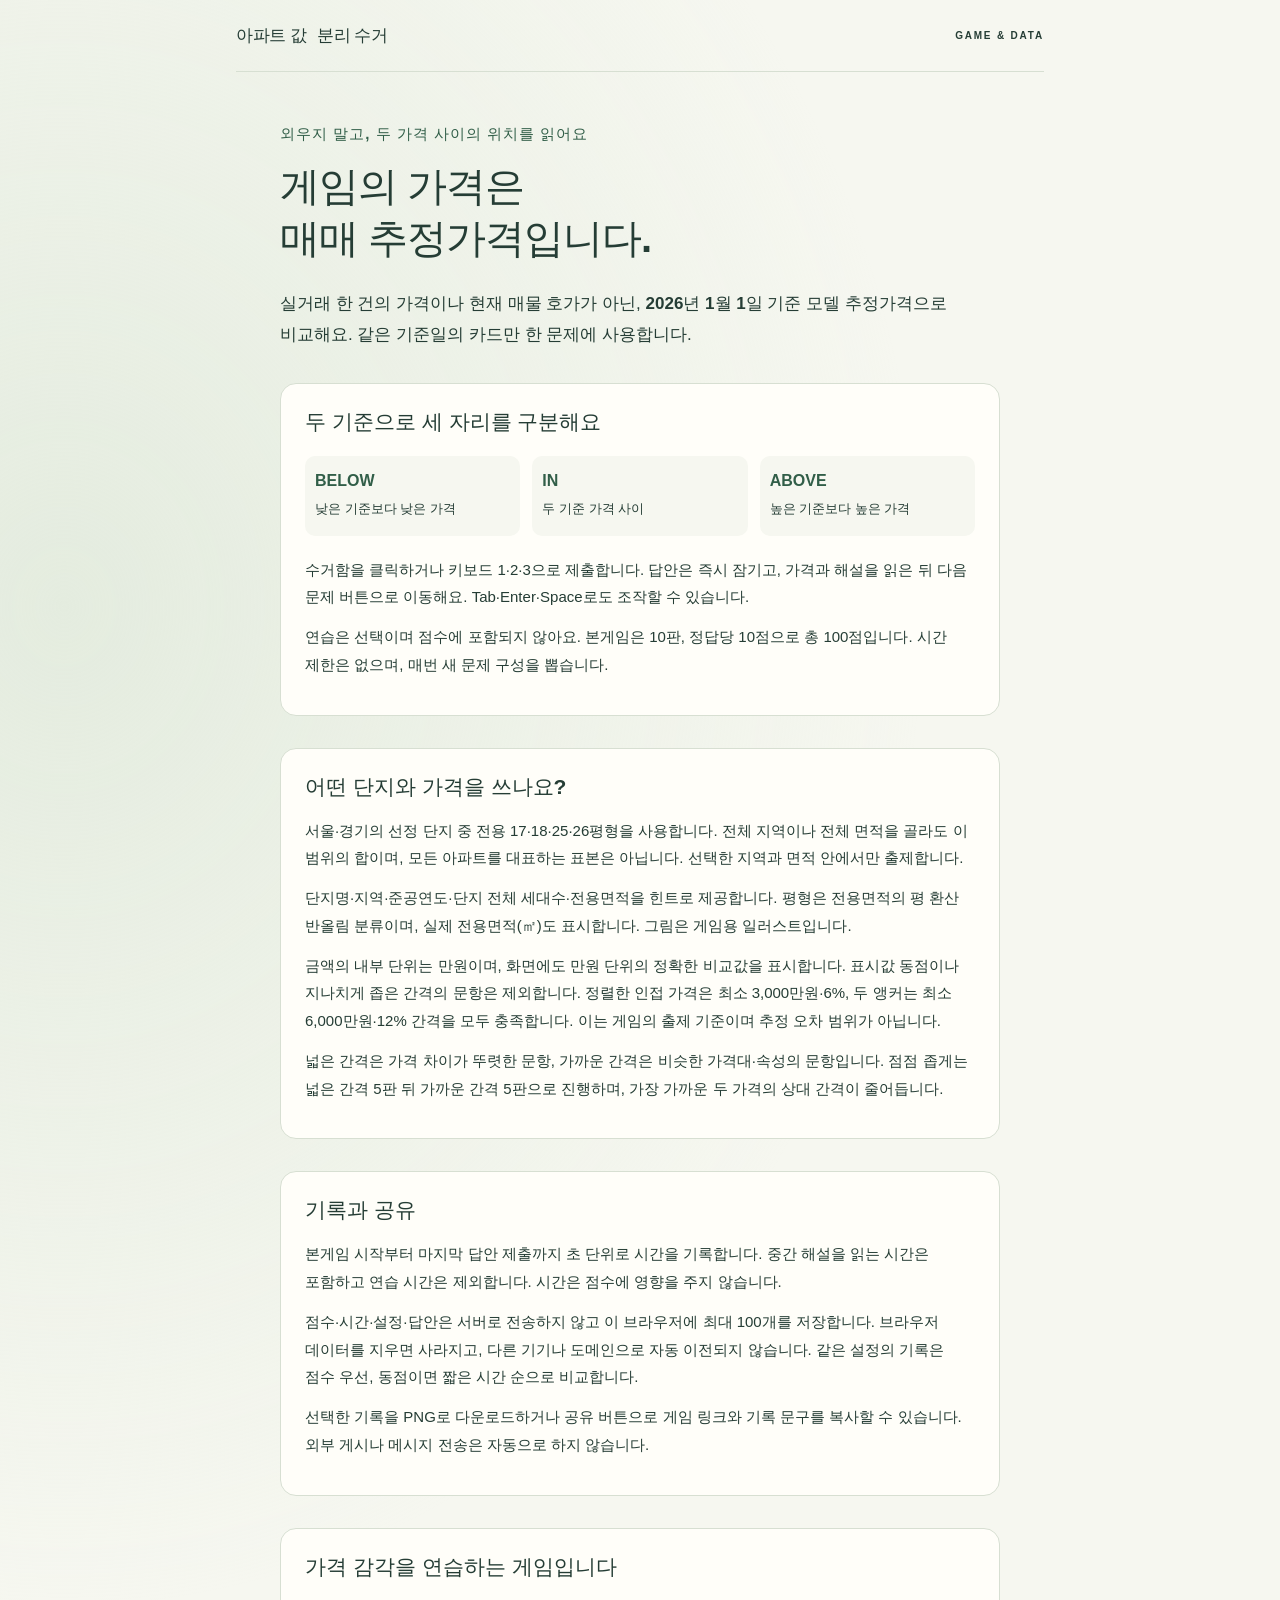
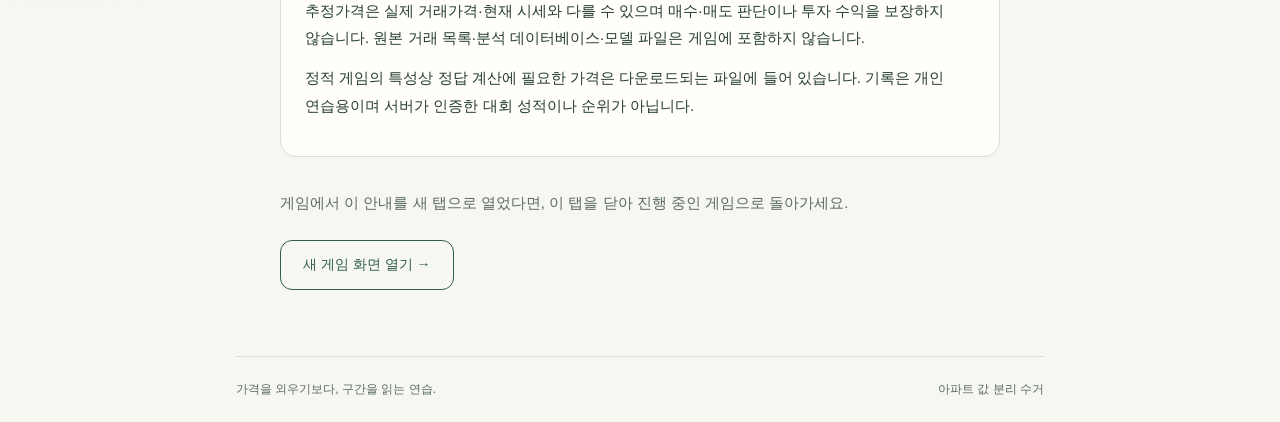
==== about.html @ 4777ab1a "initial commit" ====
<!doctype html>
<html lang="ko">
<head>
  <meta charset="utf-8"><meta name="viewport" content="width=device-width, initial-scale=1">
  <meta name="theme-color" content="#ecf2e9"><title>게임·데이터 안내 · 아파트 값 분리 수거</title>
  <link rel="stylesheet" href="./styles.css"><link rel="stylesheet" href="./about.css">
</head>
<body>
  <a class="skip-link" href="#about-main">안내 본문으로 건너뛰기</a>
  <div class="shell about-shell">
    <header class="site-header"><a class="brand" href="./">아파트 값 <b>분리 수거</b></a><span class="edition">GAME &amp; DATA</span></header>
    <main id="about-main" tabindex="-1" class="about-content">
      <p class="eyebrow">외우지 말고, 두 가격 사이의 위치를 읽어요</p>
      <h1>게임의 가격은<br>매매 추정가격입니다.</h1>
      <p class="about-lead">실거래 한 건의 가격이나 현재 매물 호가가 아닌, <strong>2026년 1월 1일 기준 모델 추정가격</strong>으로 비교해요. 같은 기준일의 카드만 한 문제에 사용합니다.</p>
      <section aria-labelledby="rules"><h2 id="rules">두 기준으로 세 자리를 구분해요</h2>
        <dl class="about-bins"><div><dt>BELOW</dt><dd>낮은 기준보다 낮은 가격</dd></div><div><dt>IN</dt><dd>두 기준 가격 사이</dd></div><div><dt>ABOVE</dt><dd>높은 기준보다 높은 가격</dd></div></dl>
        <p>수거함을 클릭하거나 키보드 1·2·3으로 제출합니다. 답안은 즉시 잠기고, 가격과 해설을 읽은 뒤 다음 문제 버튼으로 이동해요. Tab·Enter·Space로도 조작할 수 있습니다.</p>
        <p>연습은 선택이며 점수에 포함되지 않아요. 본게임은 10판, 정답당 10점으로 총 100점입니다. 시간 제한은 없으며, 매번 새 문제 구성을 뽑습니다.</p>
      </section>
      <section aria-labelledby="data"><h2 id="data">어떤 단지와 가격을 쓰나요?</h2>
        <p>서울·경기의 선정 단지 중 전용 17·18·25·26평형을 사용합니다. 전체 지역이나 전체 면적을 골라도 이 범위의 합이며, 모든 아파트를 대표하는 표본은 아닙니다. 선택한 지역과 면적 안에서만 출제합니다.</p>
        <p>단지명·지역·준공연도·단지 전체 세대수·전용면적을 힌트로 제공합니다. 평형은 전용면적의 평 환산 반올림 분류이며, 실제 전용면적(㎡)도 표시합니다. 그림은 게임용 일러스트입니다.</p>
        <p>금액의 내부 단위는 만원이며, 화면에도 만원 단위의 정확한 비교값을 표시합니다. 표시값 동점이나 지나치게 좁은 간격의 문항은 제외합니다. 정렬한 인접 가격은 최소 3,000만원·6%, 두 앵커는 최소 6,000만원·12% 간격을 모두 충족합니다. 이는 게임의 출제 기준이며 추정 오차 범위가 아닙니다.</p>
        <p>넓은 간격은 가격 차이가 뚜렷한 문항, 가까운 간격은 비슷한 가격대·속성의 문항입니다. 점점 좁게는 넓은 간격 5판 뒤 가까운 간격 5판으로 진행하며, 가장 가까운 두 가격의 상대 간격이 줄어듭니다.</p>
      </section>
      <section aria-labelledby="records"><h2 id="records">기록과 공유</h2>
        <p>본게임 시작부터 마지막 답안 제출까지 초 단위로 시간을 기록합니다. 중간 해설을 읽는 시간은 포함하고 연습 시간은 제외합니다. 시간은 점수에 영향을 주지 않습니다.</p>
        <p>점수·시간·설정·답안은 서버로 전송하지 않고 이 브라우저에 최대 100개를 저장합니다. 브라우저 데이터를 지우면 사라지고, 다른 기기나 도메인으로 자동 이전되지 않습니다. 같은 설정의 기록은 점수 우선, 동점이면 짧은 시간 순으로 비교합니다.</p>
        <p>선택한 기록을 PNG로 다운로드하거나 공유 버튼으로 게임 링크와 기록 문구를 복사할 수 있습니다. 외부 게시나 메시지 전송은 자동으로 하지 않습니다.</p>
      </section>
      <section aria-labelledby="limits"><h2 id="limits">가격 감각을 연습하는 게임입니다</h2>
        <p>추정가격은 실제 거래가격·현재 시세와 다를 수 있으며 매수·매도 판단이나 투자 수익을 보장하지 않습니다. 원본 거래 목록·분석 데이터베이스·모델 파일은 게임에 포함하지 않습니다.</p>
        <p>정적 게임의 특성상 정답 계산에 필요한 가격은 다운로드되는 파일에 들어 있습니다. 기록은 개인 연습용이며 서버가 인증한 대회 성적이나 순위가 아닙니다.</p>
      </section>
      <p class="about-return">게임에서 이 안내를 새 탭으로 열었다면, 이 탭을 닫아 진행 중인 게임으로 돌아가세요.</p>
      <a class="secondary about-home" href="./">새 게임 화면 열기 →</a>
    </main>
    <footer class="site-footer"><span>가격을 외우기보다, 구간을 읽는 연습.</span><span>아파트 값 분리 수거</span></footer>
  </div>
</body>
</html>
---- styles.css ----
:root{color-scheme:light;--paper:#f6f7f0;--ink:#253d35;--muted:#5c6c63;--green:#315e48;--green-deep:#244b38;--line:#d7dfd2;--white:#fffef9;--below:#dbe9ef;--below-ink:#315d70;--inside:#e3ebcd;--inside-ink:#49612a;--above:#f5e2d3;--above-ink:#985032;--rust:#a35536;--radius:22px;--shadow:0 8px 24px #243d3510;font-family:Arial,'Apple SD Gothic Neo','Malgun Gothic',sans-serif;color:var(--ink);background:var(--paper);font-synthesis:none}*{box-sizing:border-box}body{margin:0;background:radial-gradient(ellipse at 5% 30%,#e4ecdf 0,transparent 50%),var(--paper);min-height:100vh}button,input,select{font:inherit}button,a,input,select{-webkit-tap-highlight-color:transparent}button{cursor:pointer;touch-action:manipulation}button:disabled{cursor:default}button,a,input,select,summary{outline-offset:5px}button:focus-visible,a:focus-visible,input:focus-visible,select:focus-visible,summary:focus-visible{outline:3px solid var(--rust)}[tabindex="-1"]:focus{outline:none}a{color:inherit}h1,h2,h3,p{margin:0}h1,h2,h3{text-wrap:balance;word-break:keep-all}p{line-height:1.65;word-break:keep-all}img{max-width:100%;display:block}button{border:0}button:disabled:not(.bin){opacity:.55}.shell{max-width:1180px;margin:auto;padding:0 36px}.site-header{display:flex;align-items:center;justify-content:space-between;padding:24px 0;border-bottom:1px solid var(--line);gap:16px}.brand{display:flex;align-items:center;gap:11px;text-decoration:none;font-size:17px;letter-spacing:-.5px}.brand-mark{display:grid;place-items:center;background:var(--green);color:var(--white);border-radius:50%;width:36px;height:36px;font-size:30px}.edition{font-size:10px;letter-spacing:1.8px;font-weight:700;display:flex;gap:22px}.edition span{color:var(--muted)}.site-footer{display:flex;justify-content:space-between;gap:12px;padding:24px 0;margin-top:42px;border-top:1px solid var(--line);color:var(--muted);font-size:12px}.eyebrow{font-size:12px;font-weight:700;letter-spacing:1px;color:var(--green);margin-bottom:10px}.muted{color:var(--muted);font-size:14px}.intro-grid{display:grid;grid-template-columns:1.15fr 1fr;gap:70px;padding:54px 0 8px}.intro-copy h1{font-size:47px;line-height:1.22;letter-spacing:-2.5px}.intro-copy h1 span{color:var(--green)}.lead{font-size:17px;margin-top:24px;color:var(--muted)}.lead b{color:var(--ink)}.mini-facts{display:flex;gap:8px;flex-wrap:wrap;margin:24px 0}.mini-facts span{font-size:12px;border:1px solid #cbd7c5;border-radius:30px;padding:7px 12px;background:#ffffff70}.setup{background:var(--white);border:1px solid var(--line);box-shadow:var(--shadow);border-radius:var(--radius);padding:30px;align-self:start}.setup h2{font-size:24px;margin-bottom:6px;letter-spacing:-1px}.setup form{margin-top:28px}fieldset{padding:0;border:0;margin:0 0 23px}legend{font-size:14px;font-weight:700;margin-bottom:10px}.segments{display:flex;gap:8px}.segments label{flex:1;min-width:0;position:relative;cursor:pointer}.segments input{position:absolute;opacity:0;width:100%;height:100%;margin:0;cursor:pointer}.segments span{display:block;text-align:center;border:1px solid var(--line);border-radius:10px;padding:12px 4px;font-size:14px;transition:background .16s,border-color .16s}.segments small{display:block;font-size:11px;margin-top:4px;font-weight:400;color:var(--muted)}.segments input:checked+span{background:#e8efdf;border-color:var(--green);box-shadow:inset 0 0 0 1px var(--green);font-weight:700}.segments input:focus-visible+span{outline:3px solid var(--rust);outline-offset:3px}.primary{background:var(--green);color:var(--white);border-radius:12px;min-height:50px;padding:14px 22px;font-size:15px;font-weight:700;display:inline-flex;align-items:center;justify-content:center;gap:26px;transition:background .18s,box-shadow .18s}.primary:hover:not(:disabled){background:var(--green-deep);box-shadow:0 5px 12px #244b3828}.start{width:100%}.availability{font-size:12px;color:var(--green);margin:2px 0 14px;min-height:20px}.data-note{border-top:1px solid var(--line);margin-top:20px;padding-top:17px;font-size:11px;color:var(--muted)}.data-note b{font-size:12px}.data-note p{margin-top:5px}.intro-art{height:290px;position:relative;margin-top:30px}.sample-back{position:absolute;width:125px;left:calc(50% - 85px);top:0;transform:rotate(-9deg);filter:drop-shadow(4px 12px 10px #253d3530)}.sample-back img{border-radius:7px}.sample-back span{position:absolute;left:12px;right:12px;top:57px;background:var(--white);padding:14px 0;text-align:center;font-size:15px;font-weight:700;line-height:1.4}.art-note{position:absolute;right:0;top:26px;transform:rotate(5deg);font-size:12px;line-height:1.6;color:var(--muted)}.art-note span{display:block;font-size:28px;padding-left:16px}.mini-bins{display:flex;justify-content:center;gap:18px;position:absolute;bottom:0;left:0;right:0}.mini-bin{width:104px;height:100px;border:1px solid #253d3530;border-radius:8px 8px 20px 20px;display:flex;flex-direction:column;align-items:center;justify-content:center;box-shadow:inset 0 7px #ffffff50,0 7px #253d350b;transform:perspective(300px) rotateX(-8deg)}.mini-bin svg{width:42px;height:42px}.mini-bin b{font-size:14px}.below{--bin-color:var(--below);--bin-ink:var(--below-ink);background:var(--below);color:var(--below-ink)}.inside{--bin-color:var(--inside);--bin-ink:var(--inside-ink);background:var(--inside);color:var(--inside-ink)}.above{--bin-color:var(--above);--bin-ink:var(--above-ink);background:var(--above);color:var(--above-ink)}.round-bar{display:flex;align-items:center;justify-content:space-between;padding:25px 0 16px}.round-chip{display:inline-block;padding:7px 12px;background:var(--green);color:var(--white);border-radius:6px;font-size:11px;font-weight:700;letter-spacing:1px}.round-count{font-size:12px;color:var(--muted);margin-left:12px}.score b{font-size:25px;font-variant-numeric:tabular-nums}.score span{font-size:12px;color:var(--muted)}.progress{display:flex;gap:6px}.progress span{flex:1;height:4px;border-radius:4px;background:#dfe6d9}.progress .done{background:var(--green)}.progress .current{background:#849d6c}.progress .miss{background:var(--rust)}.round-heading{display:flex;justify-content:space-between;align-items:center;gap:16px;padding:26px 0 16px}.round-heading .eyebrow{margin-bottom:5px}.round-heading h1{font-size:28px;letter-spacing:-1.1px;line-height:1.4}.scope{font-size:11px;text-align:right;color:var(--muted);white-space:nowrap}.practice-guide{background:#e7eddd;border:1px solid #d8e2ce;border-radius:9px;padding:11px 16px;font-size:13px;margin-bottom:16px}.cards-table{display:grid;grid-template-columns:1fr 1fr 1fr;align-items:start;gap:70px;max-width:900px;margin:12px auto 26px}.game-card{min-width:0;text-align:center}.card-label{font-size:12px;font-weight:700;margin-bottom:10px;display:flex;gap:7px;justify-content:center;align-items:center}.dot{height:6px;width:6px;border-radius:50%;background:var(--rust)}.target-card .card-label{color:var(--rust)}.card-surface{position:relative;aspect-ratio:630/880;max-width:230px;margin:auto;border-radius:12px;box-shadow:0 7px 13px #253d351b;isolation:isolate}.card-front,.card-back{width:100%;height:100%;object-fit:contain}.anchor-card .card-surface{max-width:213px}.anchor-card{padding-top:12px}.hint-panel{position:absolute;inset:12px;background:var(--white);border:1px solid #b7c1a8;border-radius:7px;text-align:left;padding:13px 12px;display:flex;flex-direction:column;justify-content:center}.hint-tag{color:var(--rust);font-size:10px;font-weight:700;letter-spacing:.3px}.hint-panel h3{font-size:20px;line-height:1.25;margin:9px 0;letter-spacing:-.8px;overflow-wrap:anywhere}.address{font-size:12px;line-height:1.5;color:var(--muted)}.hint-grid{display:grid;grid-template-columns:1fr 1fr;gap:12px 6px;margin:15px 0 0;padding-top:13px;border-top:1px solid var(--line)}.hint-grid .wide{grid-column:1/-1}.hint-grid dt{font-size:10px;color:var(--muted);margin-bottom:3px}.hint-grid dd{margin:0;font-weight:700;font-size:13px}.hint-grid small{display:block;font-size:10px;font-weight:400;margin-top:3px;color:var(--muted)}.hidden-price{display:flex;align-items:center;justify-content:space-between;border-top:1px dashed var(--line);margin-top:13px;padding-top:7px;font-size:25px;font-weight:700}.hidden-price span{font-size:10px;color:var(--muted);font-weight:400}.card-caption{margin-top:10px;min-height:45px}.card-caption span{display:block;font-size:11px;margin-bottom:4px;color:var(--muted);word-break:keep-all}.card-caption strong{font-size:19px;font-variant-numeric:tabular-nums;letter-spacing:-.7px}.target-card .card-caption strong{font-size:13px;color:var(--rust)}.target-card:has(.card-front) .card-caption strong{font-size:19px}.sorting-station{background:#edf0e6;border:1px solid var(--line);border-radius:var(--radius);padding:16px 25px 23px;max-width:940px;margin:auto}.price-axis{display:flex;justify-content:space-between;font-size:10px;font-weight:700;color:var(--muted);border-bottom:1px solid #aebca6;padding-bottom:6px;position:relative}.boundaries{display:grid;grid-template-columns:1fr 1fr;max-width:66.666%;margin:0 auto 17px;text-align:center}.boundaries span{font-size:10px;color:var(--muted);position:relative;padding-top:10px}.boundaries span:before{content:'';position:absolute;top:-5px;left:50%;height:10px;width:2px;background:var(--green)}.boundaries b{font-size:13px;color:var(--ink);display:block;margin-top:2px;font-variant-numeric:tabular-nums}.bins{display:grid;grid-template-columns:repeat(3,1fr);gap:20px}.bin{position:relative;background:transparent;border-radius:9px 9px 16px 16px;padding:0;text-align:left;transition:transform .18s;isolation:isolate}.bin-lid{height:9px;border:1px solid var(--bin-ink);background:var(--bin-color);border-radius:5px;box-shadow:inset 0 3px #ffffff88;transform-origin:10% 100%;transition:transform .2s}.bin-body{display:flex;gap:12px;align-items:center;background:var(--bin-color);border:1px solid var(--bin-ink);border-top:0;margin:0 5px;min-height:92px;padding:15px 16px;border-radius:0 0 13px 13px;box-shadow:inset 0 -6px #ffffff33,0 5px #253d3507}.bin svg{width:37px;height:37px;flex-shrink:0}.bin strong{font-size:22px;display:block;line-height:1.2;letter-spacing:-.5px;white-space:nowrap}.bin span:not(.bin-verdict){font-size:11px;display:block;margin-top:6px}.bin kbd{margin-left:auto;font-size:11px;border:1px solid #253d3533;border-radius:5px;width:21px;height:21px;text-align:center;padding:2px}.bin:hover:not(:disabled) .bin-lid{transform:translateY(-4px) rotate(-2deg)}.bin:hover:not(:disabled){transform:translateY(-3px)}.bin:active:not(:disabled){transform:translateY(1px)}.bin:disabled{opacity:.63}.bin.chosen,.bin.correct-bin{opacity:1}.bin.correct-bin .bin-body{box-shadow:inset 0 0 0 2px var(--bin-ink)}.bin.chosen:after{content:'✓';position:absolute;right:11px;top:17px;font-weight:700}.bin-verdict{display:block;min-height:20px;text-align:center;font-size:11px;margin-top:8px;font-weight:700}.choice-help{display:flex;align-items:center;justify-content:center;gap:9px;flex-wrap:wrap;margin-top:21px;font-size:12px}.choice-help label span{color:var(--muted)}.choice-help select{color:var(--ink);background:var(--white);border:1px solid #b3c0ad;border-radius:8px;padding:10px;min-height:44px}.choice-help p{flex-basis:100%;text-align:center;color:var(--muted);font-size:11px;margin-top:3px}kbd{font-family:inherit}.choice-help kbd{display:inline-block;border:1px solid var(--line);border-radius:3px;padding:0 4px;background:var(--white)}.result-panel{display:flex;align-items:center;justify-content:space-between;gap:26px;margin:24px auto 0;max-width:940px;background:var(--white);border:1px solid var(--line);border-radius:var(--radius);padding:24px}.result-panel>div{flex:1}.result-panel .eyebrow{font-size:11px}.result-panel h2{font-size:23px;letter-spacing:-.8px;margin-bottom:10px}.result-panel p{font-size:13px}.comparison-gap{color:var(--muted);margin-top:4px}.learning-tip{background:#eaf0e4;border-radius:9px;padding:12px 14px;font-size:12px;line-height:1.7;margin-top:14px;word-break:keep-all}.incorrect .learning-tip{background:#f6ebe1}.incorrect .eyebrow{color:var(--rust)}.result-panel .primary{flex-shrink:0}.summary{max-width:900px;margin:55px auto 0;text-align:center}.summary h1{font-size:35px;letter-spacing:-1.5px;line-height:1.4}.summary-score{display:flex;flex-direction:column;gap:12px;margin:32px 0 24px}.summary-score strong{font-size:80px;line-height:1;color:var(--green);letter-spacing:-4px}.summary-score small{font-size:22px;letter-spacing:-1px;font-weight:400;color:var(--muted)}.summary-score span{font-size:14px}.summary-score i{font-style:normal;color:var(--muted);margin:0 8px}.summary>p:not(.eyebrow){font-size:14px;color:var(--muted)}.summary-actions{display:flex;justify-content:center;gap:12px;margin:27px 0 18px;flex-wrap:wrap}.secondary{border:1px solid var(--green);border-radius:12px;background:transparent;color:var(--green);padding:14px 22px;min-height:50px;font-size:14px}.secondary:hover{background:#e4eddb}.summary .receipt{font-size:11px!important;overflow-wrap:anywhere}.review{text-align:left;border-top:1px solid var(--line);padding-top:30px;margin-top:40px}.review h2{font-size:21px;margin-bottom:8px}.review h2>span{color:var(--rust);margin-left:6px}.review-item{margin-top:14px;border:1px solid var(--line);border-radius:12px;background:var(--white)}.review-item>summary{display:flex;align-items:center;gap:14px;padding:18px;cursor:pointer;font-size:14px;list-style:none}.review-item>summary:after{content:'+';margin-left:8px;font-size:22px}.review-item[open]>summary:after{content:'−'}.review-item summary>span:last-child{font-size:12px;color:var(--rust);margin-left:auto}.review-number{font-size:12px;color:var(--muted)}.review-content{border-top:1px solid var(--line);padding:22px}.review-cards{display:grid;grid-template-columns:repeat(3,1fr);gap:24px;max-width:650px;margin:auto auto 20px}.review-cards figure{margin:0;min-width:0}.review-cards img{width:100%;height:auto}.review-cards figcaption{text-align:center;font-size:12px;margin-top:9px;line-height:1.5}.review-cards strong{display:block}.review-content>p{font-size:13px}.perfect{background:#eaf0e4;border-radius:12px;padding:20px;margin-top:20px;font-size:14px}.flying-card{position:fixed;pointer-events:none;z-index:20;filter:drop-shadow(0 10px 14px #253d3530)}.in-transit{opacity:.2}.receiving .bin-lid{transform:translateY(-9px) rotate(-8deg)}.receiving{animation:bin-catch .76s ease}.flip-in{animation:flip-in .48s ease-out;backface-visibility:hidden}.loading,.load-error{padding:80px 20px;text-align:center}.load-error p{margin:20px 0}.sr-only{position:absolute;width:1px;height:1px;overflow:hidden;clip:rect(0,0,0,0);white-space:nowrap}.skip-link{position:fixed;z-index:30;top:-100px;left:15px;padding:12px;background:var(--white)}.skip-link:focus{top:10px}@keyframes flip-in{from{transform:perspective(800px) rotateY(-90deg);opacity:.4}to{transform:perspective(800px) rotateY(0);opacity:1}}@keyframes bin-catch{75%{transform:translateY(4px) scale(.98)}90%{transform:translateY(-3px)}100%{transform:none}}
@media(min-width:1400px){.intro-grid{padding-top:65px}.intro-art{margin-top:42px}}
@media(max-width:950px){.intro-grid{gap:35px;grid-template-columns:1fr 1fr}.intro-copy h1{font-size:38px}.setup{padding:23px}.art-note{right:-8px;font-size:11px}.cards-table{gap:40px}.bin-body{gap:8px;padding:13px 10px}.bin svg{width:30px}.bin kbd{display:none}.result-panel{align-items:stretch;flex-direction:column}.result-panel .primary{align-self:flex-end}.hint-panel{padding:10px}.hint-panel h3{font-size:18px}.hint-grid{margin-top:10px;padding-top:10px;gap:9px}.hidden-price{margin-top:10px}.hint-tag{font-size:9px}}
@container game (max-width:700px){.shell{padding:0 18px}.site-header{padding:18px 0}.edition{font-size:9px}.edition>span{display:none}.brand{font-size:14px;gap:7px}.brand-mark{width:30px;height:30px;font-size:25px}.intro-grid{display:flex;flex-direction:column;gap:27px;padding-top:32px}.intro-copy h1{font-size:38px}.lead{font-size:15px;margin-top:18px}.mini-facts{margin:18px 0}.intro-art{height:200px;max-width:330px;margin:26px auto 0}.sample-back{width:80px;top:-5px;left:calc(50% - 55px)}.sample-back span{font-size:10px;top:35px;padding:10px 0;left:8px;right:8px}.mini-bin{width:85px;height:78px}.mini-bin svg{height:33px;width:33px}.art-note{right:10px;top:3px;font-size:10px}.setup{padding:24px 20px}.site-footer{font-size:10px;flex-direction:column;margin-top:28px;padding:18px 0}.round-heading{display:block;padding:20px 0 13px}.round-heading h1{font-size:24px}.round-heading .scope{text-align:left;margin-top:8px;font-size:10px}.round-heading .scope br{display:none}.round-heading .scope br:after{content:' · '}.practice-guide{font-size:12px;padding:10px 12px;margin-bottom:20px}.cards-table{grid-template-columns:1fr 1fr;gap:20px 28px;margin:0 auto 22px;max-width:420px}.anchor-card{padding:0}.anchor-card.low{grid-column:1;grid-row:1}.anchor-card.high{grid-column:2;grid-row:1}.target-card{grid-column:1/-1;grid-row:2;max-width:240px;justify-self:center;width:100%}.anchor-card .card-surface{max-width:164px}.card-label{font-size:10px}.card-caption strong{font-size:17px}.card-caption span{font-size:10px}.card-caption{min-height:38px;margin-top:8px}.hint-panel{padding:14px}.hint-panel h3{font-size:20px}.hint-grid{margin-top:15px;padding-top:12px;gap:12px}.hint-grid dt,.hint-grid small,.hint-tag{font-size:10px}.hint-grid dd{font-size:13px}.sorting-station{padding:13px 10px 16px;border-radius:16px}.bins{gap:8px}.bin-body{display:flex;flex-direction:column;padding:12px 3px;gap:4px;min-height:112px;text-align:center;margin:0 2px}.bin strong{font-size:clamp(14px,4.8cqw,20px)}.bin span:not(.bin-verdict){font-size:10px;line-height:1.4;margin-top:4px;word-break:keep-all}.bin svg{width:30px;height:30px}.boundaries{max-width:75%;margin-bottom:16px}.boundaries b{font-size:10px;letter-spacing:-.4px}.boundaries span{font-size:9px}.price-axis{font-size:9px}.choice-help{font-size:11px;gap:8px}.choice-help select{font-size:12px}.choice-help p{font-size:10px}.result-panel{padding:20px;gap:18px;border-radius:16px}.result-panel h2{font-size:21px}.result-panel .primary{align-self:stretch}.summary{margin-top:36px}.summary h1{font-size:28px}.summary-score strong{font-size:68px}.review-item>summary{padding:16px 12px;gap:8px;flex-wrap:wrap}.review-item>summary>b{font-size:13px}.review-item summary>span:last-child{font-size:11px}.review-content{padding:15px}.review-cards{gap:9px}.review-cards figcaption{font-size:10px}.summary>p:not(.eyebrow){font-size:13px}.review-item>summary:after{font-size:18px;margin-left:auto}.bin-verdict{font-size:9px}.bin.chosen:after{font-size:12px;right:7px;top:17px}}
@media(prefers-reduced-motion:reduce){*,*:before,*:after{animation:none!important;transition:none!important;scroll-behavior:auto!important}}
/* Preserve intrinsic card proportions when the intro illustration is scaled. */
.sample-back img{width:100%;height:auto}
/* Hints participate in layout, including long names and enlarged text. */
.card-surface.concealed{height:330px;min-height:330px;aspect-ratio:auto;padding:12px;display:flex}
.concealed .card-back{position:absolute;inset:0;z-index:-1;object-fit:cover;border-radius:12px}
.concealed .hint-panel{position:relative;inset:auto;flex:1;min-width:0;min-height:0;padding:12px}
.hint-content{flex:none;min-width:0;width:100%;display:flex;flex-direction:column}
.hint-content>*{flex-shrink:0}
.hint-content h3{font-size:calc(20px * var(--hint-name-scale,1));line-height:var(--hint-name-leading,1.25);margin:calc(9px * var(--hint-spacing,1)) 0}
.hint-content .address{line-height:1.4;overflow-wrap:anywhere}
.hint-content .hint-grid{margin-top:calc(15px * var(--hint-spacing,1));padding-top:calc(13px * var(--hint-spacing,1));gap:calc(12px * var(--hint-spacing,1)) 6px}
.hint-content .hint-grid dt{margin-bottom:calc(3px * var(--hint-spacing,1))}
.hint-content .hint-grid small{margin-top:calc(3px * var(--hint-spacing,1))}
.hint-content .hidden-price{margin-top:calc(13px * var(--hint-spacing,1));padding-top:calc(7px * var(--hint-spacing,1))}
.intro-art{pointer-events:none}

.shell{container-type:inline-size;container-name:game}
@media(max-width:700px){.shell{padding:0 18px}}
@container game (max-width:320px){.edition{display:none}.round-count{font-size:10px;margin-left:6px}.scope{white-space:normal}}
.skip-link{top:10px;transform:translateY(-200%);opacity:0;pointer-events:none}
.skip-link:focus{transform:none;opacity:1;pointer-events:auto}
/* Optional practice, whole-second records and sharing. */
.practice-start{width:100%;margin-top:10px;background:var(--white)}
.mode-note,.timing-note{font-size:11px;color:var(--muted);line-height:1.65;margin:12px 0 16px}
.art-note .mascot-turnaround{display:block;width:110px;height:110px;padding:0;margin:0 0 10px;background:url('./assets/turnaround.webp') 0 0/100% 100%;border-radius:18px;mix-blend-mode:multiply}
.art-note{top:-18px}.round-stats{display:flex;align-items:center;gap:20px}.elapsed{font-size:13px;color:var(--muted);font-variant-numeric:tabular-nums}.summary-mascot{margin:15px auto 0;width:160px;height:auto}.summary-score{margin-top:10px}.final-time{font-size:19px}
.record-board{text-align:left;margin:38px auto 0;padding:28px;background:var(--white);border:1px solid var(--line);border-radius:var(--radius);max-width:1000px}.record-heading{display:flex;justify-content:space-between;align-items:center;gap:16px;margin-bottom:12px}.record-heading h2{font-size:23px}.record-heading h2 span{color:var(--rust);margin-left:6px}.record-heading>p{font-size:12px;color:var(--muted)}.record-board>label{display:block;font-size:13px;font-weight:700;margin:23px 0 8px}.record-board select{width:100%;min-height:46px;padding:12px;background:var(--paper);color:var(--ink);border:1px solid #aebca6;border-radius:8px;min-width:0}.record-preview{display:flex;align-items:center;gap:26px;background:#edf2e5;border-radius:14px;padding:18px;margin-top:20px}.record-preview img{width:160px;height:auto;flex-shrink:0}.record-preview strong{display:block;font-size:55px;color:var(--green);line-height:1.1;margin:12px 0}.record-preview small{font-size:19px;color:var(--muted);font-weight:400}.record-preview p{font-size:13px}.best-badge{display:inline-block;font-size:11px;background:var(--green);color:var(--white);border-radius:20px;padding:4px 10px;margin-top:7px}.record-preview .record-time{font-size:18px;font-weight:700;margin-bottom:5px}.record-actions{display:flex;gap:12px;margin-top:20px;flex-wrap:wrap}.record-actions button{flex:1}.record-board .storage-warning{background:#f5e2d3;border-radius:9px;padding:12px;margin:12px 0;font-size:13px}.empty-records{padding:20px;margin-top:20px;background:var(--paper);border-radius:12px;font-size:14px}.record-board #share-status{font-size:13px;color:var(--green);min-height:24px;margin-top:12px}.record-board textarea{display:block;width:100%;margin-top:8px;padding:12px;border:1px solid var(--line);border-radius:9px;font:inherit;font-size:13px;line-height:1.6}.record-board #copy-fallback label{font-size:13px}
@container game (max-width:700px){.record-board{padding:20px 16px}.record-heading{display:block}.record-heading>p{margin-top:10px}.record-heading h2{font-size:21px}.record-preview{gap:12px;padding:13px}.record-preview img{width:90px}.record-preview strong{font-size:40px}.record-preview small{font-size:13px}.record-preview p{font-size:11px}.record-preview .record-time{font-size:14px}.record-actions{flex-direction:column}.record-actions button{width:100%;font-size:13px}.record-board .muted{font-size:12px}.record-board select{font-size:12px}.round-stats{gap:10px}.elapsed{font-size:11px}.summary-mascot{width:130px}.art-note{top:-10px}.art-note .mascot-turnaround{height:70px;width:70px;margin:0 0 4px}.art-note>span:last-child{display:none}.segments small{font-size:10px}.segments span{font-size:12px}.mode-note,.timing-note{font-size:11px}}

.card-surface>picture{display:block;width:100%;height:100%}
---- about.css ----
.about-shell{max-width:880px}.about-content{margin:48px auto 0;max-width:720px}.about-content h1{font-size:clamp(28px,5vw,40px);line-height:1.3;letter-spacing:-1px;margin:12px 0 24px}.about-content .about-lead{font-size:17px}.about-content section{margin-top:32px;padding:24px;background:var(--white);border:1px solid var(--line);border-radius:16px}.about-content h2{font-size:21px;margin-bottom:16px}.about-content p{font-size:15px;line-height:1.85;margin:12px 0}.about-bins{display:grid;grid-template-columns:repeat(3,1fr);gap:12px;margin:20px 0}.about-bins>div{padding:16px 10px;background:var(--paper);border-radius:10px}.about-bins dt{font-weight:700;color:var(--green)}.about-bins dd{margin:8px 0 0;font-size:13px;line-height:1.7;word-break:keep-all}.about-content .about-return{margin-top:32px;color:var(--muted)}.about-home{display:inline-flex;align-items:center;text-decoration:none;margin:12px 0 24px}@media(max-width:550px){.about-content{margin-top:30px}.about-content section{padding:20px 16px}.about-bins{grid-template-columns:1fr}.about-bins>div{display:flex;align-items:center;gap:16px}.about-bins dt{min-width:65px}.about-bins dd{margin:0}}
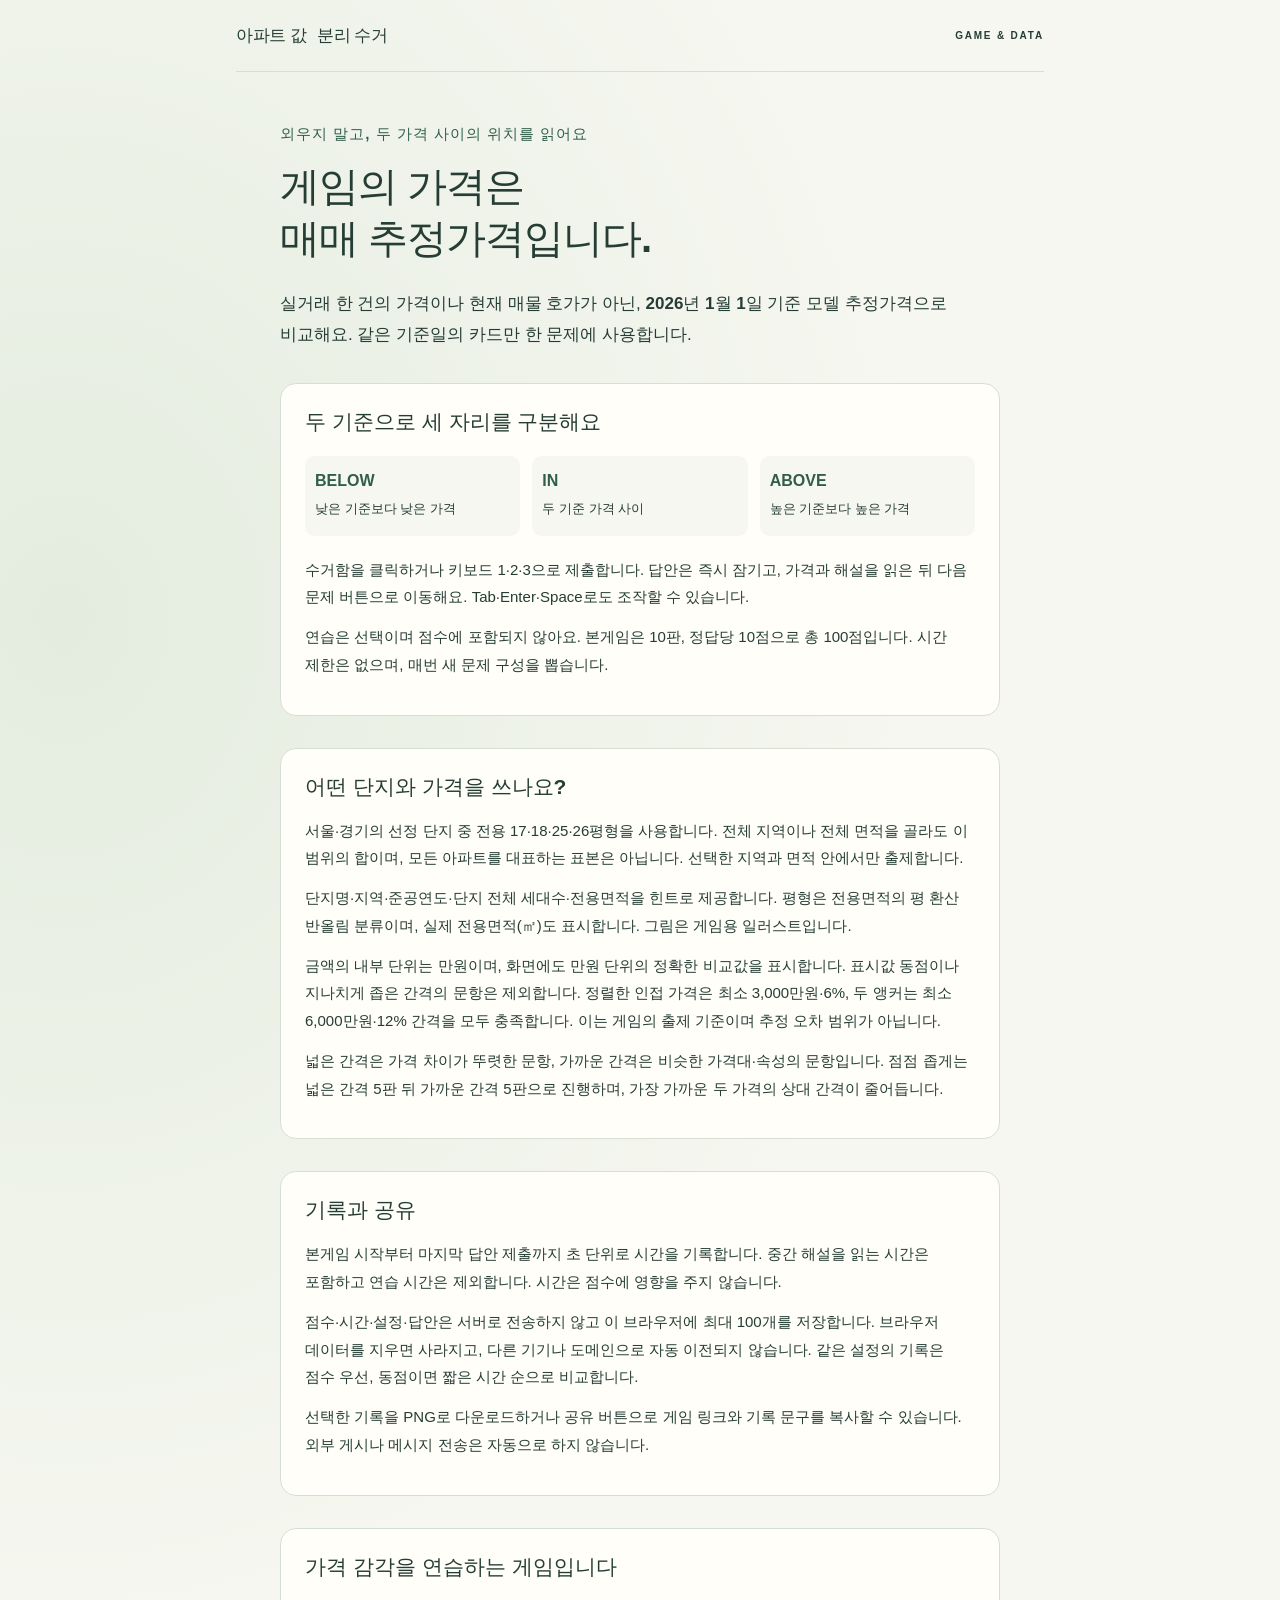
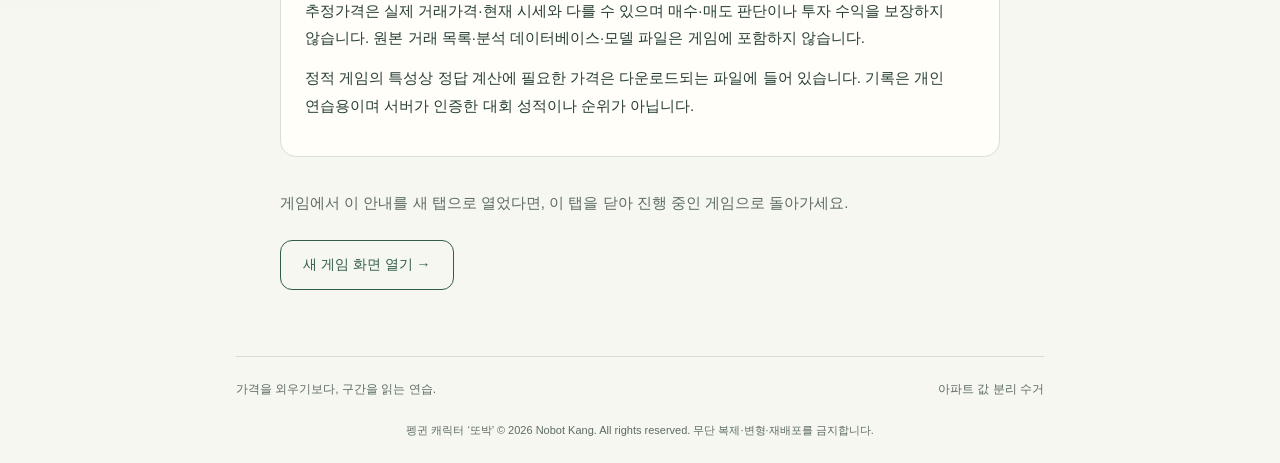
==== commit 646e8d2c: "update video" ====
--- a/about.html
+++ b/about.html
@@ -36,7 +36,7 @@
       <p class="about-return">게임에서 이 안내를 새 탭으로 열었다면, 이 탭을 닫아 진행 중인 게임으로 돌아가세요.</p>
       <a class="secondary about-home" href="./">새 게임 화면 열기 →</a>
     </main>
-    <footer class="site-footer"><span>가격을 외우기보다, 구간을 읽는 연습.</span><span>아파트 값 분리 수거</span></footer>
+    <footer class="site-footer"><span>가격을 외우기보다, 구간을 읽는 연습.</span><span>아파트 값 분리 수거</span></footer><p class="rights"><span>펭귄 캐릭터 ‘또박’ © 2026 Nobot Kang. All rights reserved.</span> <span>무단 복제·변형·재배포를 금지합니다.</span></p>
   </div>
 </body>
 </html>
--- a/styles.css
+++ b/styles.css
@@ -33,3 +33,38 @@
 @container game (max-width:700px){.record-board{padding:20px 16px}.record-heading{display:block}.record-heading>p{margin-top:10px}.record-heading h2{font-size:21px}.record-preview{gap:12px;padding:13px}.record-preview img{width:90px}.record-preview strong{font-size:40px}.record-preview small{font-size:13px}.record-preview p{font-size:11px}.record-preview .record-time{font-size:14px}.record-actions{flex-direction:column}.record-actions button{width:100%;font-size:13px}.record-board .muted{font-size:12px}.record-board select{font-size:12px}.round-stats{gap:10px}.elapsed{font-size:11px}.summary-mascot{width:130px}.art-note{top:-10px}.art-note .mascot-turnaround{height:70px;width:70px;margin:0 0 4px}.art-note>span:last-child{display:none}.segments small{font-size:10px}.segments span{font-size:12px}.mode-note,.timing-note{font-size:11px}}
 
 .card-surface>picture{display:block;width:100%;height:100%}
+/* Rules film: start-screen teaser and a modal player kept outside the re-rendered game root. */
+.rules-teaser,.rules-dialog{--rv-surface:#fffef9;--rv-line:#d7dfd2;--rv-ink:#253d35;--rv-muted:#5c6c63;--rv-accent:#315e48;--rv-on-accent:#fff;--rv-kicker:#315e48;--rv-glow:rgba(49,94,72,.4);--rv-shadow:rgba(37,61,53,.45);--rv-radius:16px}
+button.rules-teaser{display:flex;flex-wrap:wrap;align-items:center;gap:12px 16px;width:100%;max-width:470px;min-height:0;margin:24px 0 20px;padding:10px 16px 10px 10px;border:1px solid var(--rv-line);border-radius:var(--rv-radius);background:var(--rv-surface);color:var(--rv-ink);font:inherit;line-height:1.35;text-align:left;cursor:pointer;box-shadow:none;transition:transform .18s ease,border-color .18s ease,box-shadow .18s ease}
+button.rules-teaser:hover{transform:translateY(-2px);border-color:var(--rv-accent);background:var(--rv-surface);color:var(--rv-ink);box-shadow:0 14px 30px -18px var(--rv-shadow)}
+button.rules-teaser:focus-visible{outline:3px solid var(--rv-accent);outline-offset:3px}
+.rules-thumb{position:relative;flex:none;width:144px;max-width:100%;aspect-ratio:16/9;border-radius:calc(var(--rv-radius) - 6px);overflow:hidden;background:#0b0e13}
+.rules-thumb img{display:block;width:100%;height:100%;object-fit:cover;transform:scale(1.3);transition:transform .45s ease}
+button.rules-teaser:hover .rules-thumb img{transform:scale(1.4)}
+.rules-play{position:relative;flex:none;width:40px;height:40px;margin-left:auto;border-radius:50%;background:var(--rv-accent);box-shadow:0 0 0 0 var(--rv-glow)}
+.rules-play::after{content:'';position:absolute;top:13px;left:16px;border-style:solid;border-width:7px 0 7px 11px;border-color:transparent transparent transparent var(--rv-on-accent)}
+.rules-time{position:absolute;right:6px;bottom:5px;padding:1px 6px;border-radius:5px;background:rgba(0,0,0,.74);color:#fff;font-size:11px;font-weight:700;letter-spacing:.02em;font-variant-numeric:tabular-nums}
+.rules-copy{display:grid;flex:1 1 9em;gap:3px;min-width:0}
+.rules-kicker{color:var(--rv-kicker);font-size:11px;font-weight:800;letter-spacing:.08em}
+.rules-copy strong{font-size:17px;letter-spacing:-.025em}
+.rules-sub{color:var(--rv-muted);font-size:13px;word-break:keep-all;overflow-wrap:anywhere}
+.rules-dialog{width:min(1080px,calc(100vw - 32px));max-width:none;max-height:calc(100dvh - 32px);margin:auto;padding:0;overflow:auto;border:1px solid #2a333c;border-radius:20px;background:#0d1116;color:#eef2f4;box-shadow:0 40px 90px -30px rgba(0,0,0,.7)}
+.rules-dialog::backdrop{background:rgba(8,11,15,.8);backdrop-filter:blur(5px)}
+.rules-dialog .rules-head{display:flex;align-items:center;justify-content:space-between;gap:12px;padding:12px 12px 12px 22px}
+.rules-dialog .rules-head h2{margin:0;color:inherit;font-size:16px;line-height:1.4;letter-spacing:-.01em}
+.rules-dialog .rules-head h2 span{margin-left:8px;color:#9aa6b0;font-size:13px;font-weight:500}
+.rules-dialog .rules-close{display:grid;place-items:center;width:40px;height:40px;min-height:0;padding:0;border:1px solid #303a44;border-radius:50%;background:transparent;color:#eef2f4;font-size:22px;line-height:1;cursor:pointer}
+.rules-dialog .rules-close:hover{border-color:#eef2f4;background:#1a2129;color:#fff}
+.rules-dialog video{display:block;width:100%;height:auto;aspect-ratio:16/9;max-height:calc(100dvh - 170px);background:#000}
+.rules-dialog .rules-foot{display:flex;flex-wrap:wrap;align-items:center;justify-content:space-between;gap:10px 20px;margin:0;padding:14px 22px 16px}
+.rules-dialog .rules-foot p{margin:0;color:#9aa6b0;font-size:12px;line-height:1.5}
+.rules-dialog .rules-go{min-height:44px;margin:0;padding:10px 18px;border:0;border-radius:12px;background:var(--rv-accent);color:var(--rv-on-accent);font:inherit;font-size:15px;font-weight:800;cursor:pointer}
+.rules-dialog .rules-go:hover{background:var(--rv-accent);color:var(--rv-on-accent);filter:brightness(1.08)}
+.rules-dialog :focus-visible{outline:3px solid var(--rv-accent);outline-offset:2px}
+@media(prefers-reduced-motion:no-preference){.rules-play{animation:rules-pulse 2.6s ease-out infinite}.rules-dialog[open]{animation:rules-in .3s cubic-bezier(.2,.8,.2,1)}}
+@keyframes rules-pulse{0%{box-shadow:0 0 0 0 var(--rv-glow)}70%,100%{box-shadow:0 0 0 12px transparent}}
+@keyframes rules-in{from{opacity:0;transform:translateY(14px) scale(.98)}}
+@media(max-width:520px){button.rules-teaser{gap:12px;padding:8px 12px 8px 8px}.rules-thumb{width:104px}.rules-play{width:34px;height:34px}.rules-play::after{top:10px;left:13px}.rules-copy strong{font-size:16px}.rules-sub{font-size:12px}.rules-dialog{width:calc(100vw - 16px);max-height:calc(100dvh - 16px);border-radius:14px}.rules-dialog .rules-head{padding:8px 8px 8px 16px}.rules-dialog .rules-head h2 span{display:block;margin:0}.rules-dialog .rules-foot{padding:12px 16px 14px}.rules-dialog .rules-go{width:100%}}
+
+/* Ttobak character copyright line under the footer. */
+.rights{max-width:1140px;margin:0 auto;padding:0 16px 24px;text-align:center;font-size:11px;line-height:1.5;color:var(--muted);word-break:keep-all}.rights span{display:inline-block}
